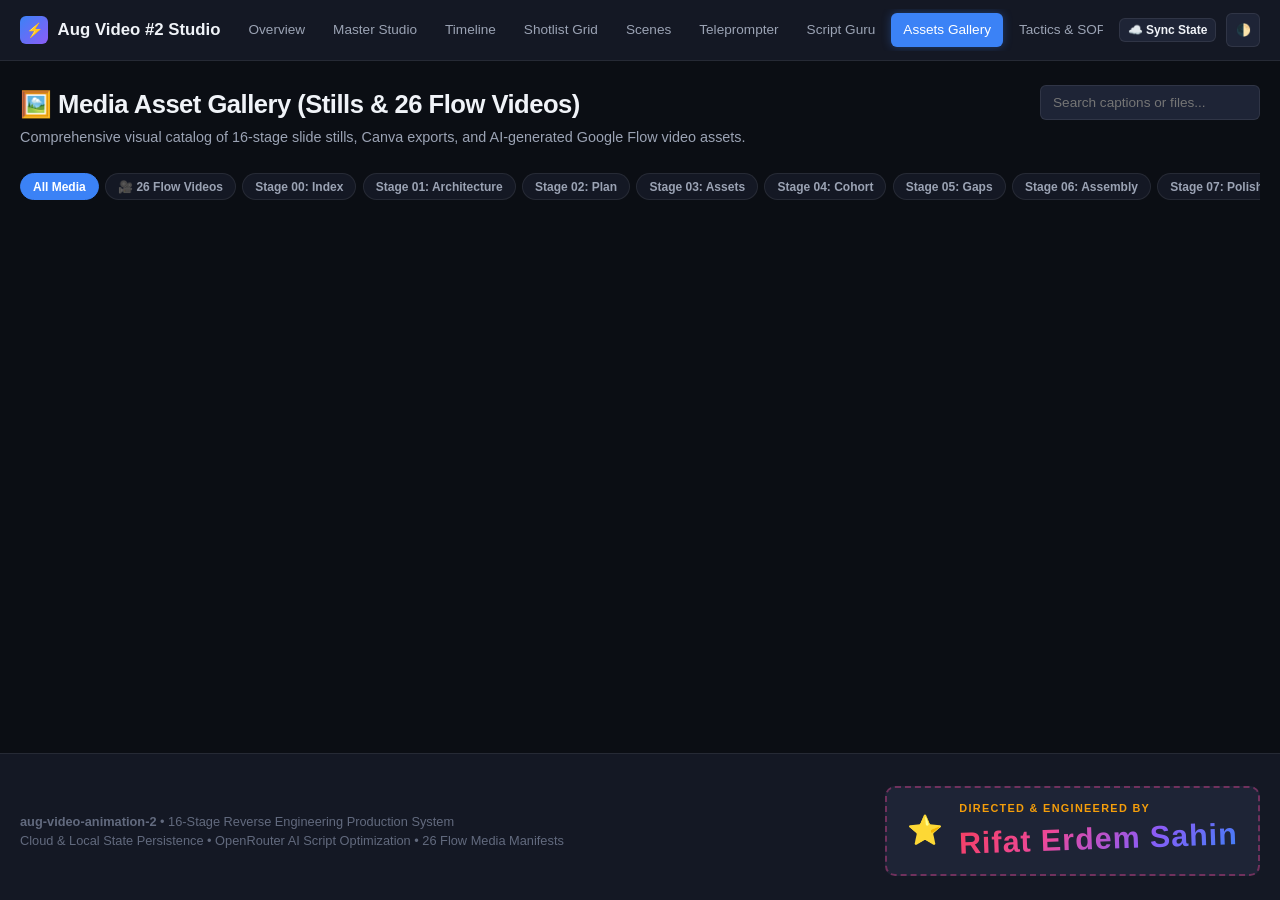
==== gallery.html @ b5d48440 "feat: complete reverse response multimedia production studio with GitHub Pages and Fly.io deployment" ====
<!DOCTYPE html>
<html lang="en">
<head>
  <meta charset="UTF-8">
  <meta name="viewport" content="width=device-width, initial-scale=1.0">
  <title>Media Asset Gallery — August Video Animation #2</title>
  <link rel="stylesheet" href="style.css">
  <style>
    .gallery-filter-bar {
      display: flex;
      gap: 0.4rem;
      overflow-x: auto;
      padding-bottom: 0.75rem;
      margin-bottom: 1.25rem;
    }
    .filter-chip {
      padding: 0.35rem 0.75rem;
      background: var(--bg-surface);
      border: 1px solid var(--border-color);
      border-radius: 999px;
      font-size: 0.75rem;
      font-weight: 600;
      color: var(--text-secondary);
      cursor: pointer;
      white-space: nowrap;
      transition: all var(--transition-fast);
    }
    .filter-chip:hover, .filter-chip.active {
      background: var(--accent-blue);
      color: #fff;
      border-color: var(--accent-blue);
    }
    .media-card {
      background: var(--bg-surface);
      border: 1px solid var(--border-color);
      border-radius: var(--radius-md);
      overflow: hidden;
      display: flex;
      flex-direction: column;
      transition: all var(--transition-fast);
    }
    .media-card:hover {
      border-color: var(--accent-purple);
      transform: translateY(-2px);
      box-shadow: var(--shadow-md);
    }
    .media-thumb-wrap {
      width: 100%;
      height: 170px;
      background: #05070a;
      display: flex;
      align-items: center;
      justify-content: center;
      overflow: hidden;
      cursor: pointer;
      position: relative;
    }
    .media-thumb-wrap img {
      width: 100%;
      height: 100%;
      object-fit: cover;
    }
    .media-info {
      padding: 0.85rem;
      flex: 1;
      display: flex;
      flex-direction: column;
      justify-content: space-between;
    }
  </style>
</head>
<body>
  <header class="app-header"></header>

  <main class="app-container">
    <div class="view-header">
      <div class="view-title-group">
        <h1>🖼️ Media Asset Gallery (Stills & 26 Flow Videos)</h1>
        <p>Comprehensive visual catalog of 16-stage slide stills, Canva exports, and AI-generated Google Flow video assets.</p>
      </div>
      <div class="header-actions">
        <input type="text" id="gallery-search" class="form-input" placeholder="Search captions or files..." style="width: 220px;">
      </div>
    </div>

    <!-- Filter Bar for Stages 00 to 15 + Video Flow -->
    <div class="gallery-filter-bar" id="gallery-filters">
      <button class="filter-chip active" data-filter="all">All Media</button>
      <button class="filter-chip" data-filter="video_flow">🎥 26 Flow Videos</button>
      <button class="filter-chip" data-filter="00">Stage 00: Index</button>
      <button class="filter-chip" data-filter="01">Stage 01: Architecture</button>
      <button class="filter-chip" data-filter="02">Stage 02: Plan</button>
      <button class="filter-chip" data-filter="03">Stage 03: Assets</button>
      <button class="filter-chip" data-filter="04">Stage 04: Cohort</button>
      <button class="filter-chip" data-filter="05">Stage 05: Gaps</button>
      <button class="filter-chip" data-filter="06">Stage 06: Assembly</button>
      <button class="filter-chip" data-filter="07">Stage 07: Polish</button>
      <button class="filter-chip" data-filter="08">Stage 08: Refinement</button>
      <button class="filter-chip" data-filter="09">Stage 09: Audio</button>
      <button class="filter-chip" data-filter="10">Stage 10: EditColor</button>
      <button class="filter-chip" data-filter="11">Stage 11: Thumbnail</button>
      <button class="filter-chip" data-filter="12">Stage 12: Export</button>
      <button class="filter-chip" data-filter="13">Stage 13: Metadata</button>
      <button class="filter-chip" data-filter="15">Stage 15: Tactics</button>
    </div>

    <!-- Media Grid -->
    <div class="grid-16" id="media-grid-container">
      <!-- Populated by JS -->
    </div>
  </main>

  <!-- Preview Modal -->
  <div class="modal-backdrop" id="modal-preview">
    <div class="modal-card" style="max-width: 850px;">
      <div class="card-header">
        <span class="card-title" id="prev-title">Media Preview</span>
        <button class="btn btn-sm btn-icon" id="btn-close-prev">✕</button>
      </div>
      <div style="background: #000; border-radius: var(--radius-sm); overflow: hidden; margin-bottom: 1rem; max-height: 480px; display: flex; align-items: center; justify-content: center;">
        <img id="prev-img" src="" alt="Preview" style="max-width: 100%; max-height: 480px; object-fit: contain;">
      </div>
      <div style="font-size: 0.85rem; color: var(--text-secondary);" id="prev-meta"></div>
    </div>
  </div>

  <script src="app.js"></script>
  <script>
    let allMediaItems = [];

    document.addEventListener("DOMContentLoaded", async () => {
      studio.injectHeaderAndFooter("gallery");
      await loadGallery();

      // Check URL query for stage param
      const urlParams = new URLSearchParams(window.location.search);
      const stageParam = urlParams.get("stage");
      if (stageParam) {
        applyFilter(stageParam);
      }

      document.getElementById("gallery-filters").addEventListener("click", (e) => {
        if (e.target.classList.contains("filter-chip")) {
          document.querySelectorAll(".filter-chip").forEach(c => c.classList.remove("active"));
          e.target.classList.add("active");
          applyFilter(e.target.dataset.filter);
        }
      });

      document.getElementById("gallery-search").addEventListener("input", (e) => {
        const term = e.target.value.toLowerCase();
        renderGallery(allMediaItems.filter(i => (i.caption || i.title || i.file).toLowerCase().includes(term)));
      });

      const modalPrev = document.getElementById("modal-preview");
      document.getElementById("btn-close-prev").addEventListener("click", () => modalPrev.classList.remove("open"));
    });

    async function loadGallery() {
      try {
        const res = await fetch("/api/manifests");
        const data = await res.json();
        allMediaItems = [];

        // Add stills
        (data.stills || []).forEach(s => {
          allMediaItems.push({
            type: "still",
            stage: s.stage,
            stageName: s.stageName,
            caption: s.caption,
            file: s.file,
            thumb: s.file
          });
        });

        // Add flow videos
        if (data.video_flow && data.video_flow.files) {
          data.video_flow.files.forEach(v => {
            allMediaItems.push({
              type: "video_flow",
              stage: "video_flow",
              stageName: "Flow Video",
              caption: `Flow Clip #${v.seq}: ${v.title}`,
              file: `video_flow/${v.to}`,
              thumb: `video_flow/${v.frame}`
            });
          });
        }

        renderGallery(allMediaItems);
      } catch(e) {
        console.error(e);
      }
    }

    function applyFilter(filter) {
      if (filter === "all") {
        renderGallery(allMediaItems);
      } else if (filter === "video_flow") {
        renderGallery(allMediaItems.filter(i => i.type === "video_flow"));
      } else {
        renderGallery(allMediaItems.filter(i => i.stage === filter));
      }
    }

    function renderGallery(items) {
      const container = document.getElementById("media-grid-container");
      container.innerHTML = items.map((item, idx) => `
        <div class="media-card">
          <div class="media-thumb-wrap" onclick="previewMedia(${idx})">
            <img src="${item.thumb}" alt="${item.caption || ''}" onerror="this.src='stills/00_index/00_index_00_framework.svg'">
          </div>
          <div class="media-info">
            <div>
              <div style="display:flex; justify-content:space-between; margin-bottom:4px;">
                <span class="badge ${item.type === 'video_flow' ? 'badge-purple' : 'badge-blue'}">${item.stageName || item.stage}</span>
              </div>
              <h5 style="font-size:0.85rem; font-weight:700; margin-bottom:4px; line-height:1.3;">${item.caption || item.title || item.file}</h5>
            </div>
            <div style="font-size:0.75rem; color:var(--text-muted); margin-top:8px; font-family:var(--font-mono); overflow:hidden; text-overflow:ellipsis;">
              ${item.file}
            </div>
          </div>
        </div>
      `).join("") || `<div style="grid-column:1/-1; text-align:center; padding:3rem; color:var(--text-muted);">No media assets found in this filter.</div>`;
    }

    window.previewMedia = (idx) => {
      const item = allMediaItems[idx];
      if (item) {
        document.getElementById("prev-title").textContent = item.caption || item.file;
        document.getElementById("prev-img").src = item.thumb;
        document.getElementById("prev-meta").innerHTML = `
          <strong>File Path:</strong> ${item.file}<br>
          <strong>Stage:</strong> ${item.stageName || item.stage}
        `;
        document.getElementById("modal-preview").classList.add("open");
      }
    };
  </script>
</body>
</html>
---- style.css ----
/* 
  aug-video-animation-2 Design System
  Clean, high-density, dark-first multimedia production workbench UI
*/

:root {
  --bg-primary: #0b0e14;
  --bg-surface: #141824;
  --bg-surface-elevated: #1e2436;
  --bg-surface-hover: #262e44;
  --border-color: rgba(255, 255, 255, 0.08);
  --border-color-hover: rgba(255, 255, 255, 0.2);
  --text-primary: #f0f3f8;
  --text-secondary: #9ba3b4;
  --text-muted: #626a7e;
  
  --accent-blue: #3b82f6;
  --accent-purple: #8b5cf6;
  --accent-green: #10b981;
  --accent-red: #ef4444;
  --accent-gold: #f59e0b;
  --accent-pink: #ec4899;
  
  --font-sans: -apple-system, BlinkMacSystemFont, "Segoe UI", Roboto, Helvetica, Arial, sans-serif;
  --font-mono: "SF Mono", "Fira Code", Menlo, monospace;
  --font-signature: "Caveat", "Brush Script MT", cursive, sans-serif;

  --radius-sm: 6px;
  --radius-md: 10px;
  --radius-lg: 16px;
  --shadow-sm: 0 2px 4px rgba(0,0,0,0.3);
  --shadow-md: 0 4px 12px rgba(0,0,0,0.4);
  --shadow-lg: 0 8px 24px rgba(0,0,0,0.5);
  --transition-fast: 0.15s ease;
  --transition-normal: 0.25s ease;
}

[data-theme="light"] {
  --bg-primary: #f8fafc;
  --bg-surface: #ffffff;
  --bg-surface-elevated: #f1f5f9;
  --bg-surface-hover: #e2e8f0;
  --border-color: rgba(0, 0, 0, 0.08);
  --border-color-hover: rgba(0, 0, 0, 0.2);
  --text-primary: #0f172a;
  --text-secondary: #475569;
  --text-muted: #94a3b8;
  --shadow-sm: 0 1px 3px rgba(0,0,0,0.06);
  --shadow-md: 0 4px 10px rgba(0,0,0,0.08);
  --shadow-lg: 0 10px 25px rgba(0,0,0,0.1);
}

* {
  box-sizing: border-box;
  margin: 0;
  padding: 0;
}

body {
  background-color: var(--bg-primary);
  color: var(--text-primary);
  font-family: var(--font-sans);
  line-height: 1.5;
  font-size: 14px;
  min-height: 100vh;
  display: flex;
  flex-direction: column;
  -webkit-font-smoothing: antialiased;
}

/* App Header & Navigation Bar */
header.app-header {
  background: var(--bg-surface);
  border-bottom: 1px solid var(--border-color);
  position: sticky;
  top: 0;
  z-index: 100;
  backdrop-filter: blur(8px);
}

.header-inner {
  max-width: 1600px;
  margin: 0 auto;
  padding: 0 1.25rem;
  height: 60px;
  display: flex;
  align-items: center;
  justify-content: space-between;
  gap: 1rem;
}

.brand-badge {
  display: flex;
  align-items: center;
  gap: 0.6rem;
  text-decoration: none;
  color: var(--text-primary);
  font-weight: 700;
  font-size: 1.05rem;
  white-space: nowrap;
}

.brand-icon {
  width: 28px;
  height: 28px;
  background: linear-gradient(135deg, var(--accent-blue), var(--accent-purple));
  border-radius: var(--radius-sm);
  display: flex;
  align-items: center;
  justify-content: center;
  color: #fff;
  font-size: 14px;
}

nav.main-nav {
  display: flex;
  align-items: center;
  gap: 0.25rem;
  overflow-x: auto;
  padding: 0.25rem 0;
}

nav.main-nav a {
  color: var(--text-secondary);
  text-decoration: none;
  padding: 0.4rem 0.75rem;
  border-radius: var(--radius-sm);
  font-size: 0.85rem;
  font-weight: 500;
  transition: all var(--transition-fast);
  white-space: nowrap;
}

nav.main-nav a:hover {
  color: var(--text-primary);
  background: var(--bg-surface-elevated);
}

nav.main-nav a.active {
  color: #fff;
  background: var(--accent-blue);
  box-shadow: 0 0 10px rgba(59, 130, 246, 0.35);
}

.header-actions {
  display: flex;
  align-items: center;
  gap: 0.6rem;
  white-space: nowrap;
}

.btn {
  display: inline-flex;
  align-items: center;
  justify-content: center;
  gap: 0.4rem;
  padding: 0.45rem 0.9rem;
  font-size: 0.85rem;
  font-weight: 600;
  border-radius: var(--radius-sm);
  border: 1px solid var(--border-color);
  background: var(--bg-surface-elevated);
  color: var(--text-primary);
  cursor: pointer;
  transition: all var(--transition-fast);
  text-decoration: none;
}

.btn:hover {
  background: var(--bg-surface-hover);
  border-color: var(--border-color-hover);
}

.btn-primary {
  background: var(--accent-blue);
  border-color: var(--accent-blue);
  color: #ffffff;
}

.btn-primary:hover {
  background: #2563eb;
  border-color: #2563eb;
}

.btn-success {
  background: var(--accent-green);
  border-color: var(--accent-green);
  color: #ffffff;
}

.btn-success:hover {
  background: #059669;
}

.btn-purple {
  background: var(--accent-purple);
  border-color: var(--accent-purple);
  color: #ffffff;
}

.btn-purple:hover {
  background: #7c3aed;
}

.btn-icon {
  width: 34px;
  height: 34px;
  padding: 0;
  border-radius: var(--radius-sm);
}

.btn-sm {
  padding: 0.25rem 0.5rem;
  font-size: 0.75rem;
}

/* Layout Containers */
.app-container {
  max-width: 1600px;
  width: 100%;
  margin: 0 auto;
  padding: 1.5rem 1.25rem;
  flex: 1;
}

.view-header {
  display: flex;
  justify-content: space-between;
  align-items: flex-start;
  margin-bottom: 1.5rem;
  gap: 1rem;
  flex-wrap: wrap;
}

.view-title-group h1 {
  font-size: 1.6rem;
  font-weight: 800;
  letter-spacing: -0.02em;
  display: flex;
  align-items: center;
  gap: 0.6rem;
}

.view-title-group p {
  color: var(--text-secondary);
  font-size: 0.9rem;
  margin-top: 0.25rem;
}

/* Cards & Surfaces */
.card {
  background: var(--bg-surface);
  border: 1px solid var(--border-color);
  border-radius: var(--radius-md);
  padding: 1.25rem;
  box-shadow: var(--shadow-sm);
  transition: border-color var(--transition-fast);
}

.card:hover {
  border-color: var(--border-color-hover);
}

.card-header {
  display: flex;
  align-items: center;
  justify-content: space-between;
  margin-bottom: 1rem;
  padding-bottom: 0.75rem;
  border-bottom: 1px solid var(--border-color);
}

.card-title {
  font-size: 1.05rem;
  font-weight: 700;
  display: flex;
  align-items: center;
  gap: 0.5rem;
}

/* Grid & Utilities */
.grid-2 { display: grid; grid-template-columns: repeat(2, 1fr); gap: 1.25rem; }
.grid-3 { display: grid; grid-template-columns: repeat(3, 1fr); gap: 1.25rem; }
.grid-4 { display: grid; grid-template-columns: repeat(4, 1fr); gap: 1.25rem; }
.grid-16 { display: grid; grid-template-columns: repeat(auto-fill, minmax(280px, 1fr)); gap: 1rem; }

@media (max-width: 1024px) {
  .grid-4 { grid-template-columns: repeat(2, 1fr); }
  .grid-3 { grid-template-columns: 1fr; }
}

@media (max-width: 768px) {
  .grid-2 { grid-template-columns: 1fr; }
  .grid-4 { grid-template-columns: 1fr; }
  .header-inner { flex-direction: column; height: auto; padding: 0.75rem 1rem; }
  nav.main-nav { width: 100%; justify-content: flex-start; }
}

/* Status Badges */
.badge {
  display: inline-flex;
  align-items: center;
  gap: 0.3rem;
  padding: 0.2rem 0.55rem;
  border-radius: 9999px;
  font-size: 0.75rem;
  font-weight: 600;
  text-transform: uppercase;
  letter-spacing: 0.04em;
}

.badge-blue { background: rgba(59, 130, 246, 0.15); color: var(--accent-blue); border: 1px solid rgba(59, 130, 246, 0.3); }
.badge-green { background: rgba(16, 185, 129, 0.15); color: var(--accent-green); border: 1px solid rgba(16, 185, 129, 0.3); }
.badge-gold { background: rgba(245, 158, 11, 0.15); color: var(--accent-gold); border: 1px solid rgba(245, 158, 11, 0.3); }
.badge-red { background: rgba(239, 68, 68, 0.15); color: var(--accent-red); border: 1px solid rgba(239, 68, 68, 0.3); }
.badge-purple { background: rgba(139, 92, 246, 0.15); color: var(--accent-purple); border: 1px solid rgba(139, 92, 246, 0.3); }

/* Form Controls */
.form-group {
  margin-bottom: 1rem;
}

.form-label {
  display: block;
  font-size: 0.8rem;
  font-weight: 600;
  color: var(--text-secondary);
  margin-bottom: 0.4rem;
}

.form-input, .form-textarea, .form-select {
  width: 100%;
  padding: 0.55rem 0.75rem;
  background: var(--bg-surface-elevated);
  border: 1px solid var(--border-color);
  border-radius: var(--radius-sm);
  color: var(--text-primary);
  font-family: inherit;
  font-size: 0.85rem;
  transition: border-color var(--transition-fast);
}

.form-input:focus, .form-textarea:focus, .form-select:focus {
  outline: none;
  border-color: var(--accent-blue);
  box-shadow: 0 0 0 2px rgba(59, 130, 246, 0.2);
}

/* Modals */
.modal-backdrop {
  position: fixed;
  top: 0;
  left: 0;
  right: 0;
  bottom: 0;
  background: rgba(0, 0, 0, 0.7);
  backdrop-filter: blur(4px);
  display: none;
  align-items: center;
  justify-content: center;
  z-index: 1000;
  padding: 1rem;
}

.modal-backdrop.open {
  display: flex;
}

.modal-card {
  background: var(--bg-surface);
  border: 1px solid var(--border-color);
  border-radius: var(--radius-lg);
  max-width: 650px;
  width: 100%;
  max-height: 90vh;
  overflow-y: auto;
  box-shadow: var(--shadow-lg);
  padding: 1.5rem;
}

/* Section 11: Roger Rabbit Style Signature Outro Component */
.signature-footer {
  margin-top: auto;
  background: var(--bg-surface);
  border-top: 1px solid var(--border-color);
  padding: 2rem 1.25rem 1.5rem;
}

.signature-container {
  max-width: 1600px;
  margin: 0 auto;
  display: flex;
  align-items: center;
  justify-content: space-between;
  flex-wrap: wrap;
  gap: 1.5rem;
}

.signature-meta {
  color: var(--text-muted);
  font-size: 0.8rem;
}

.roger-rabbit-signature {
  display: flex;
  align-items: center;
  gap: 1rem;
  padding: 0.75rem 1.25rem;
  background: var(--bg-surface-elevated);
  border: 2px dashed rgba(236, 72, 153, 0.4);
  border-radius: var(--radius-md);
  position: relative;
  overflow: hidden;
  transition: transform 0.2s cubic-bezier(0.175, 0.885, 0.32, 1.275);
}

.roger-rabbit-signature:hover {
  transform: scale(1.03) rotate(-1deg);
  border-color: var(--accent-pink);
  box-shadow: 0 0 20px rgba(236, 72, 153, 0.25);
}

.rr-cartoon-star {
  font-size: 1.8rem;
  animation: rr-bounce 2s infinite ease-in-out;
}

.rr-text-wrap {
  display: flex;
  flex-direction: column;
}

.rr-tagline {
  font-size: 0.68rem;
  text-transform: uppercase;
  letter-spacing: 0.12em;
  color: var(--accent-gold);
  font-weight: 800;
}

.rr-handwritten-name {
  font-family: var(--font-signature);
  font-size: 1.9rem;
  font-weight: 700;
  background: linear-gradient(135deg, #f43f5e, #ec4899, #8b5cf6, #3b82f6);
  -webkit-background-clip: text;
  -webkit-text-fill-color: transparent;
  transform: rotate(-2deg);
  display: inline-block;
  letter-spacing: 1px;
}

@keyframes rr-bounce {
  0%, 100% { transform: translateY(0) rotate(0deg); }
  50% { transform: translateY(-4px) rotate(8deg); }
}

/* Toast Notifications */
.toast-container {
  position: fixed;
  bottom: 24px;
  right: 24px;
  z-index: 9999;
  display: flex;
  flex-direction: column;
  gap: 8px;
}

.toast {
  background: var(--bg-surface-elevated);
  color: var(--text-primary);
  border: 1px solid var(--border-color);
  padding: 0.75rem 1.25rem;
  border-radius: var(--radius-md);
  box-shadow: var(--shadow-lg);
  font-size: 0.85rem;
  display: flex;
  align-items: center;
  gap: 0.6rem;
  animation: toastIn 0.25s ease-out;
}

@keyframes toastIn {
  from { opacity: 0; transform: translateY(12px); }
  to { opacity: 1; transform: translateY(0); }
}
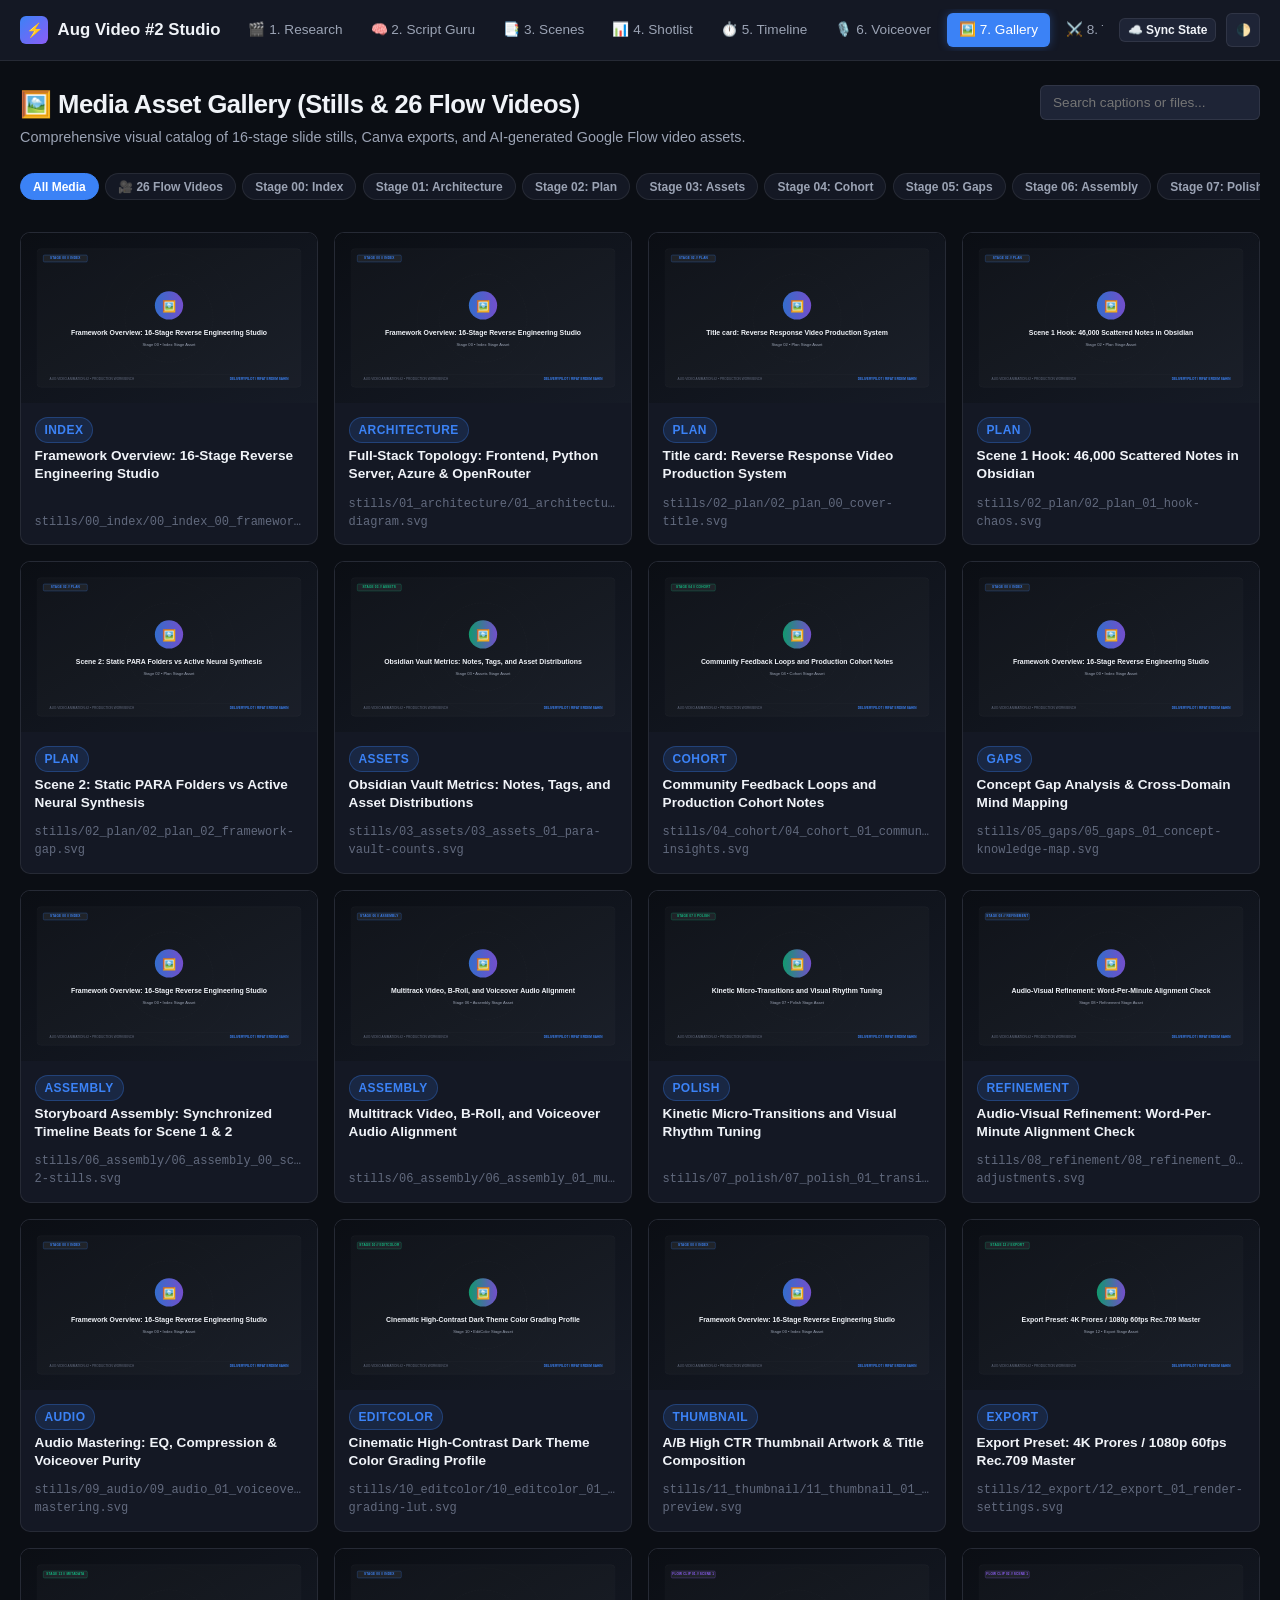
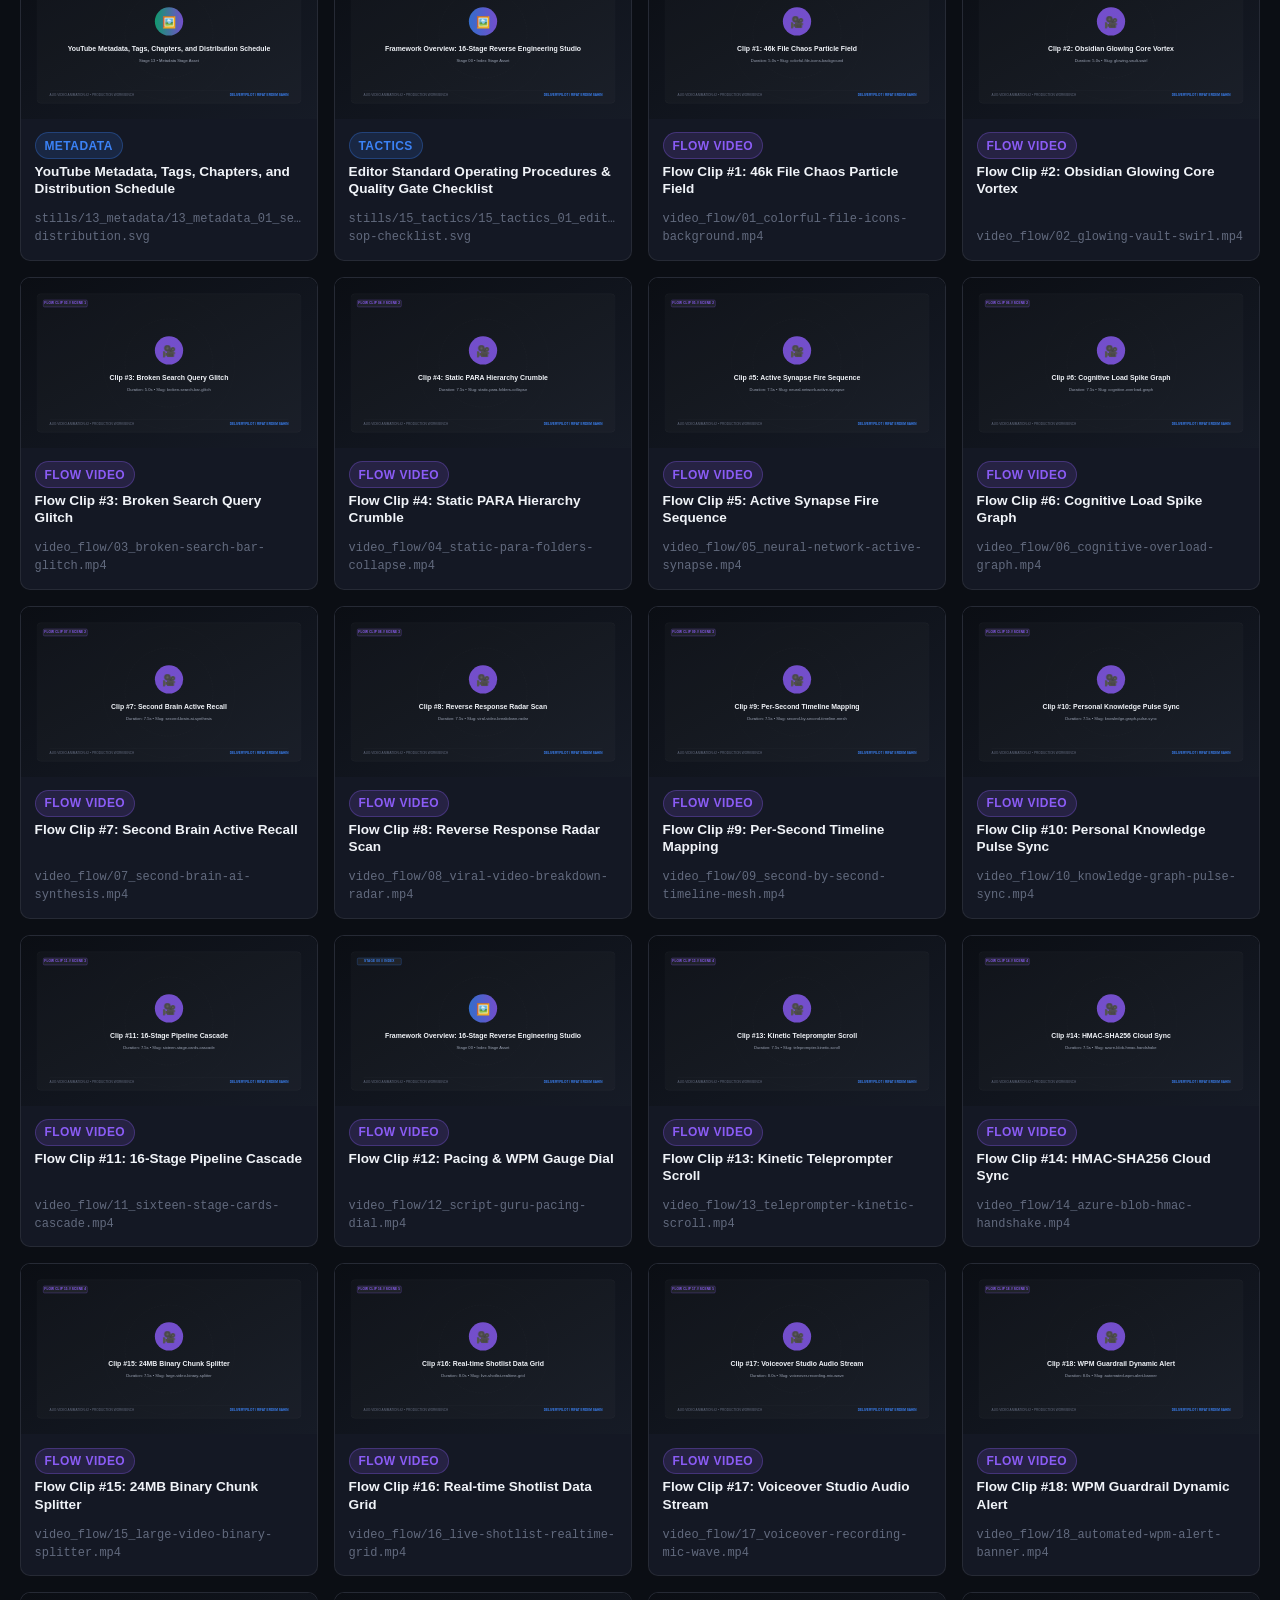
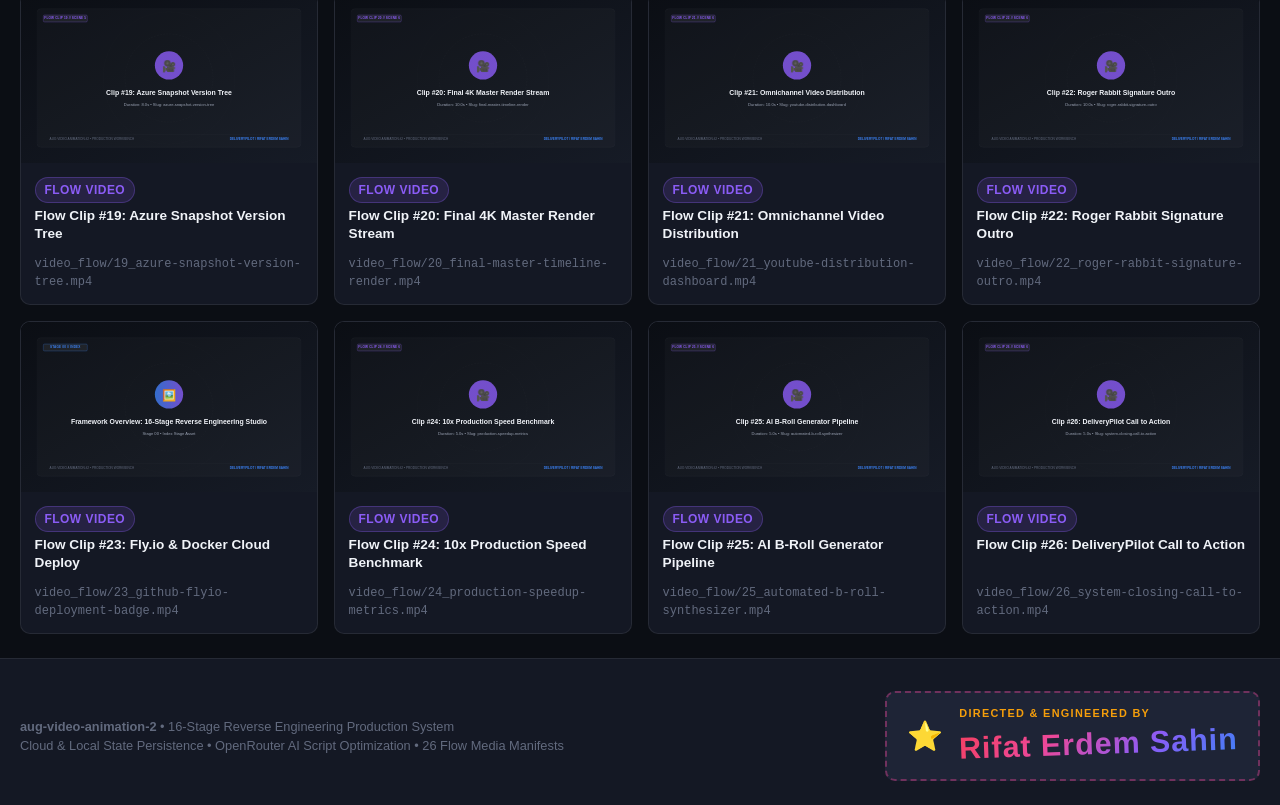
==== commit 6eaa5873: "fix: resolve gallery data loading with offline fallback and redesign index as master control dashboa" ====
--- a/gallery.html
+++ b/gallery.html
@@ -157,11 +157,36 @@
     });
 
     async function loadGallery() {
+      allMediaItems = [];
+      let data = null;
+
+      // 1. Try API
       try {
         const res = await fetch("/api/manifests");
-        const data = await res.json();
-        allMediaItems = [];
-
+        if (res.ok) {
+          data = await res.json();
+        }
+      } catch (e) {
+        console.warn("API manifests unavailable, falling back to static JSON files");
+      }
+
+      // 2. Fallback to direct static JSON files
+      if (!data) {
+        try {
+          const [stillsRes, videoRes] = await Promise.all([
+            fetch("stills/images_manifest.json").catch(() => null),
+            fetch("video_flow/video_flow_manifest.json").catch(() => null)
+          ]);
+          data = {
+            stills: stillsRes && stillsRes.ok ? await stillsRes.json() : [],
+            video_flow: videoRes && videoRes.ok ? await videoRes.json() : { files: [] }
+          };
+        } catch (e) {
+          console.error("Static files failed to load", e);
+        }
+      }
+
+      if (data) {
         // Add stills
         (data.stills || []).forEach(s => {
           allMediaItems.push({
@@ -187,11 +212,9 @@
             });
           });
         }
-
-        renderGallery(allMediaItems);
-      } catch(e) {
-        console.error(e);
-      }
+      }
+
+      renderGallery(allMediaItems);
     }
 
     function applyFilter(filter) {
